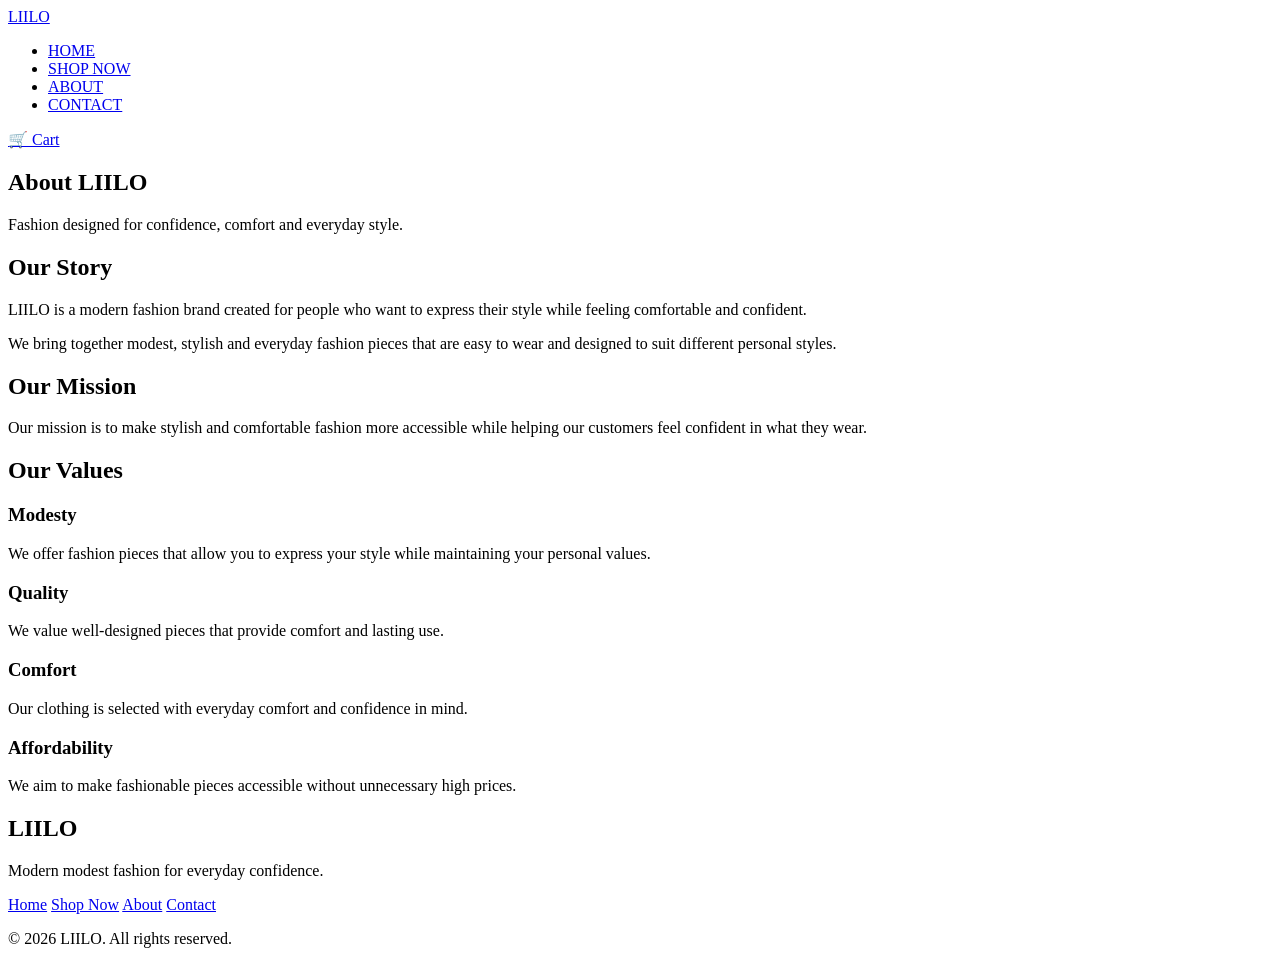
==== about.html @ 3f9d0edb "add a contact and about page" ====
<!DOCTYPE html>
<html lang="en">

<head>
    <meta charset="UTF-8">
    <meta name="viewport" content="width=device-width, initial-scale=1.0">

    <title>LIILO | About Us</title>

    <link rel="stylesheet" href="style.css">
</head>

<body>
    
    <header>
        <nav>
            <a href="index.html" class="logo">LIILO</a>

            <ul>
                <li><a href="index.html">HOME</a></li>
                <li><a href="products.html">SHOP NOW</a></li>
                <li><a href="about.html">ABOUT</a></li>
                <li><a href="contact.html">CONTACT</a></li>
            </ul>

            <a href="cart.html">🛒 Cart</a>
        </nav>
    </header>


    <main>

        <section class="about-hero">
            <h1>About LIILO</h1>

            <p>
                Fashion designed for confidence, comfort and everyday style.
            </p>
        </section>

        <section class="our-story">
            <h2>Our Story</h2>

            <p>
                LIILO is a modern fashion brand created for people who want
                to express their style while feeling comfortable and confident.
            </p>

            <p>
                We bring together modest, stylish and everyday fashion pieces
                that are easy to wear and designed to suit different personal
                styles.
            </p>
        </section>

        <section class="our-mission">
            <h2>Our Mission</h2>

            <p>
                Our mission is to make stylish and comfortable fashion more
                accessible while helping our customers feel confident in
                what they wear.
            </p>
        </section>

        <section class="our-values">

            <h2>Our Values</h2>

            <div class="values">

                <article>
                    <h3>Modesty</h3>
                    <p>
                        We offer fashion pieces that allow you to express
                        your style while maintaining your personal values.
                    </p>
                </article>

                <article>
                    <h3>Quality</h3>
                    <p>
                        We value well-designed pieces that provide comfort
                        and lasting use.
                    </p>
                </article>

                <article>
                    <h3>Comfort</h3>
                    <p>
                        Our clothing is selected with everyday comfort
                        and confidence in mind.
                    </p>
                </article>

                <article>
                    <h3>Affordability</h3>
                    <p>
                        We aim to make fashionable pieces accessible
                        without unnecessary high prices.
                    </p>
                </article>

            </div>

        </section>

    </main>

    <footer>

        <h2>LIILO</h2>

        <p>Modern modest fashion for everyday confidence.</p>

        <div class="footer-links">
            <a href="index.html">Home</a>
            <a href="products.html">Shop Now</a>
            <a href="about.html">About</a>
            <a href="contact.html">Contact</a>
        </div>

        <p>&copy; 2026 LIILO. All rights reserved.</p>

    </footer>

</body>
</html>
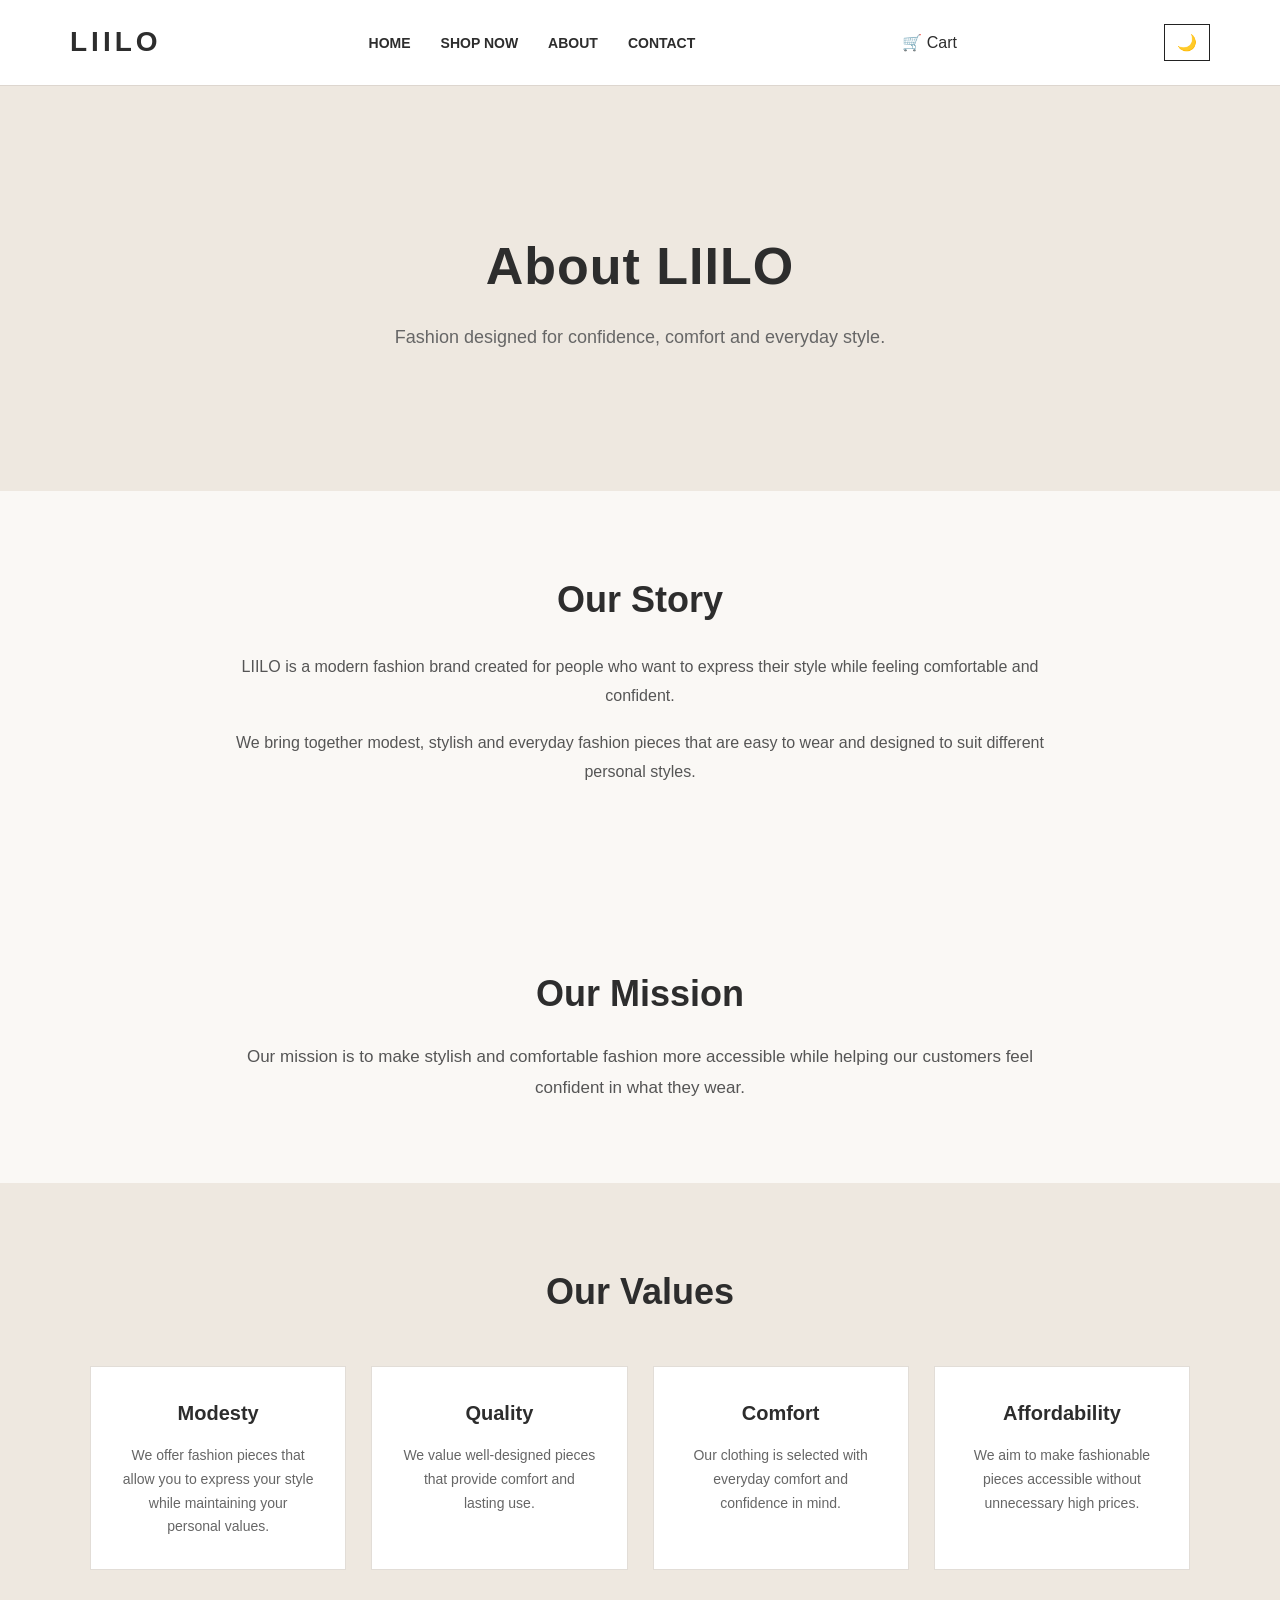
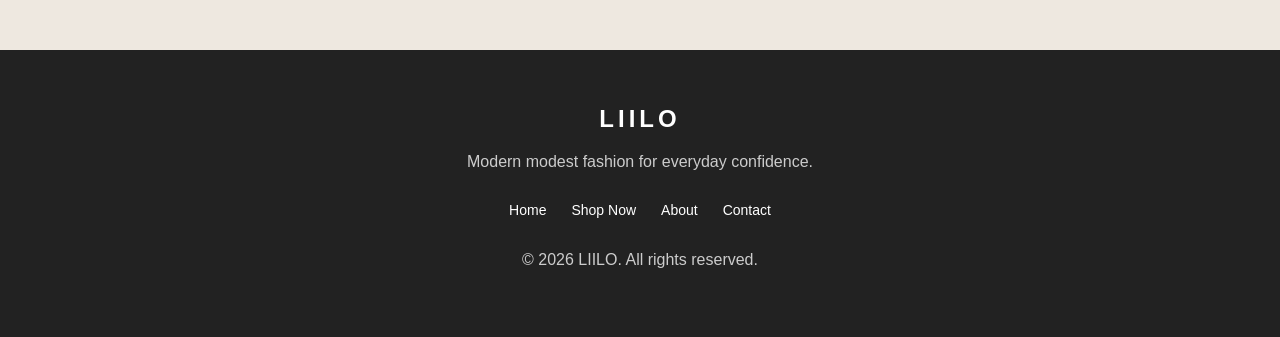
==== commit 4fdc07db: "add a darkmode structure" ====
--- a/about.html
+++ b/about.html
@@ -24,6 +24,7 @@
             </ul>
 
             <a href="cart.html">🛒 Cart</a>
+                <button id="dark-mode-toggle">🌙</button>
         </nav>
     </header>
 
--- a/style.css
+++ b/style.css
@@ -0,0 +1,1354 @@
+/* =========================
+   HOME PAGE
+========================= */* {
+    margin: 0;
+    padding: 0;
+    box-sizing: border-box;
+}
+
+body {
+    font-family: Arial, sans-serif;
+    background-color: rgb(250, 248, 245);
+    color: rgb(45, 45, 45);
+    line-height: 1.6;
+}
+
+a {
+    text-decoration: none;
+    color: inherit;
+}
+
+img {
+    max-width: 100%;
+    display: block;
+}
+
+header {
+    background-color: rgb(255, 255, 255);
+    border-bottom: 1px solid rgb(221, 214, 207);
+
+    position: sticky;
+    top: 0;
+    z-index: 1000;
+}
+
+nav {
+    max-width: 1200px;
+    margin: 0 auto;
+    padding: 20px 30px;
+
+    display: flex;
+    align-items: center;
+    justify-content: space-between;
+}
+
+.logo {
+    font-size: 28px;
+    font-weight: bold;
+    letter-spacing: 4px;
+}
+
+nav ul {
+    list-style: none;
+
+    display: flex;
+    gap: 30px;
+}
+
+nav ul a {
+    font-size: 14px;
+    font-weight: bold;
+
+    transition: 0.3s;
+}
+
+nav ul a:hover {
+    color: rgb(139, 111, 90);
+}
+
+
+.hero {
+    min-height: 75vh;
+
+    display: flex;
+    align-items: center;
+    justify-content: center;
+
+    text-align: center;
+
+    background-image:
+        linear-gradient(
+            rgba(0, 0, 0, 0.40),
+            rgba(0, 0, 0, 0.40)
+        ),
+        url("bgc.png");
+
+    background-size: cover;
+    background-position: center;
+}
+
+.hero-content {
+    max-width: 700px;
+    padding: 30px;
+
+    color: rgb(255, 255, 255);
+}
+
+.hero h1 {
+    font-size: 60px;
+    margin-bottom: 20px;
+}
+
+.hero p {
+    font-size: 18px;
+    margin-bottom: 30px;
+}
+
+
+.shop-button {
+    display: inline-block;
+
+    background-color: rgb(255, 255, 255);
+    color: rgb(34, 34, 34);
+
+    padding: 14px 32px;
+
+    font-weight: bold;
+    letter-spacing: 1px;
+
+    transition: 0.3s;
+}
+
+.shop-button:hover {
+    background-color: rgb(34, 34, 34);
+    color: rgb(255, 255, 255);
+}
+
+
+.section-heading {
+    text-align: center;
+    margin-bottom: 45px;
+}
+
+.section-heading h2 {
+    font-size: 36px;
+    margin-bottom: 10px;
+}
+
+.section-heading p {
+    color: rgb(119, 119, 119);
+}
+
+.featured-section {
+    max-width: 1200px;
+    margin: 0 auto;
+
+    padding: 90px 30px;
+}
+
+.product-grid {
+    display: grid;
+
+    grid-template-columns: repeat(3, 1fr);
+
+    gap: 30px;
+}
+
+
+.product-card {
+    background-color: rgb(255, 255, 255);
+
+    padding: 20px;
+
+    border: 1px solid rgb(226, 221, 215);
+
+    transition: 0.3s;
+}
+
+.product-card:hover {
+    transform: translateY(-8px);
+
+    box-shadow: 0 10px 25px rgba(0, 0, 0, 0.1);
+}
+
+.product-card img {
+    width: 100%;
+    height: 350px;
+
+    object-fit: cover;
+
+    margin-bottom: 20px;
+}
+
+
+.product-card h3 {
+    font-size: 18px;
+    margin-bottom: 10px;
+}
+
+
+.price {
+    font-size: 16px;
+    font-weight: bold;
+
+    margin-bottom: 15px;
+}
+
+
+.product-card > a {
+    display: inline-block;
+
+    border: 1px solid rgb(34, 34, 34);
+
+    padding: 10px 18px;
+
+    font-size: 14px;
+
+    transition: 0.3s;
+}
+
+.product-card > a:hover {
+    background-color: rgb(34, 34, 34);
+    color: rgb(255, 255, 255);
+}
+
+.why-liilo {
+    background-color: rgb(238, 232, 224);
+
+    padding: 90px 30px;
+}
+
+.features {
+    max-width: 1100px;
+    margin: 0 auto;
+
+    display: grid;
+
+    grid-template-columns: repeat(4, 1fr);
+
+    gap: 25px;
+}
+
+.features > div {
+    background-color: rgb(255, 255, 255);
+
+    padding: 30px;
+
+    text-align: center;
+
+    border: 1px solid rgb(226, 221, 215);
+}
+
+.features h3 {
+    margin-bottom: 15px;
+}
+
+.features p {
+    color: rgb(102, 102, 102);
+    font-size: 14px;
+}
+
+
+footer {
+    background-color: rgb(34, 34, 34);
+
+    color: rgb(255, 255, 255);
+
+    text-align: center;
+
+    padding: 50px 30px;
+}
+
+footer h2 {
+    letter-spacing: 4px;
+
+    margin-bottom: 10px;
+}
+
+footer p {
+    color: rgb(204, 204, 204);
+
+    margin-bottom: 15px;
+}
+
+.footer-links {
+    display: flex;
+
+    justify-content: center;
+
+    gap: 25px;
+
+    margin: 25px 0;
+}
+
+.footer-links a {
+    font-size: 14px;
+
+    transition: 0.3s;
+}
+
+.footer-links a:hover {
+    color: rgb(200, 169, 139);
+}
+
+
+@media (max-width: 768px) {
+
+    nav {
+        flex-direction: column;
+        gap: 20px;
+    }
+
+    nav ul {
+        gap: 15px;
+
+        flex-wrap: wrap;
+        justify-content: center;
+    }
+
+    .hero {
+        min-height: 65vh;
+    }
+
+    .hero h1 {
+        font-size: 42px;
+    }
+
+    .hero p {
+        font-size: 16px;
+    }
+
+    .product-grid {
+        grid-template-columns: 1fr;
+    }
+
+    .features {
+        grid-template-columns: 1fr;
+    }
+
+    .product-card img {
+        height: 300px;
+    }
+}
+/* =========================
+   PRODUCTS PAGE
+========================= */
+
+main > .section-heading {
+    max-width: 1200px;
+    margin: 0 auto;
+
+    padding: 70px 30px 30px;
+}
+
+main > .section-heading h1 {
+    font-size: 42px;
+    margin-bottom: 10px;
+}
+
+
+.product-controls {
+    max-width: 1200px;
+    margin: 0 auto;
+
+    padding: 20px 30px 50px;
+
+    display: flex;
+    align-items: center;
+    justify-content: flex-end;
+
+    gap: 12px;
+}
+
+.product-controls label {
+    font-size: 14px;
+    font-weight: bold;
+}
+
+.product-controls select {
+    padding: 10px 14px;
+
+    border: 1px solid rgb(221, 214, 207);
+
+    background-color: rgb(255, 255, 255);
+
+    color: rgb(45, 45, 45);
+
+    font-size: 14px;
+
+    cursor: pointer;
+}
+
+.product-controls select:focus {
+    outline: 2px solid rgb(139, 111, 90);
+}
+
+
+.category-section {
+    max-width: 1200px;
+    margin: 0 auto;
+
+    padding: 40px 30px 80px;
+}
+
+.category-section h2 {
+    font-size: 28px;
+
+    margin-bottom: 30px;
+
+    padding-bottom: 10px;
+
+    border-bottom: 2px solid rgb(221, 214, 207);
+}
+
+
+.category-section .product-grid {
+    display: grid;
+
+    grid-template-columns: repeat(4, 1fr);
+
+    gap: 25px;
+}
+
+
+.category-section .product-card {
+    background-color: rgb(255, 255, 255);
+
+    border: 1px solid rgb(226, 221, 215);
+
+    padding: 15px;
+
+    transition: 0.3s;
+}
+
+.category-section .product-card:hover {
+    transform: translateY(-8px);
+
+    box-shadow: 0 10px 25px rgba(0, 0, 0, 0.10);
+}
+
+.category-section .product-card img {
+    width: 100%;
+
+    height: 300px;
+
+    object-fit: cover;
+
+    margin-bottom: 18px;
+}
+
+.product-info h3 {
+    font-size: 17px;
+
+    margin-bottom: 8px;
+
+    min-height: 52px;
+}
+
+.product-info .price {
+    font-size: 16px;
+
+    font-weight: bold;
+
+    margin-bottom: 8px;
+}
+
+
+.rating {
+    color: rgb(139, 111, 90);
+
+    font-size: 16px;
+
+    letter-spacing: 2px;
+
+    margin-bottom: 15px;
+}
+
+
+.product-card button {
+    width: 100%;
+
+    padding: 11px 15px;
+
+    border: 1px solid rgb(34, 34, 34);
+
+    background-color: rgb(34, 34, 34);
+
+    color: rgb(255, 255, 255);
+
+    font-size: 14px;
+
+    font-weight: bold;
+
+    cursor: pointer;
+
+    transition: 0.3s;
+}
+
+.product-card button:hover {
+    background-color: rgb(255, 255, 255);
+
+    color: rgb(34, 34, 34);
+}
+
+@media (max-width: 900px) {
+
+    .category-section .product-grid {
+        grid-template-columns: repeat(2, 1fr);
+    }
+
+    .product-controls {
+        justify-content: center;
+
+        flex-wrap: wrap;
+    }
+}
+
+
+@media (max-width: 600px) {
+
+    main > .section-heading {
+        padding: 50px 20px 20px;
+    }
+
+    main > .section-heading h1 {
+        font-size: 32px;
+    }
+
+    .product-controls {
+        padding: 20px;
+
+        flex-direction: column;
+
+        align-items: stretch;
+    }
+
+    .product-controls select {
+        width: 100%;
+    }
+
+    .category-section {
+        padding: 30px 20px 60px;
+    }
+
+    .category-section h2 {
+        font-size: 24px;
+    }
+
+    .category-section .product-grid {
+        grid-template-columns: 1fr;
+    }
+
+    .category-section .product-card img {
+        height: 350px;
+    }
+}
+
+/* =========================
+   ABOUT PAGE
+========================= */
+
+
+.about-hero {
+    min-height: 45vh;
+
+    display: flex;
+    flex-direction: column;
+
+    align-items: center;
+    justify-content: center;
+
+    text-align: center;
+
+    padding: 60px 30px;
+
+    background-color: rgb(238, 232, 224);
+}
+
+.about-hero h1 {
+    font-size: 52px;
+
+    margin-bottom: 15px;
+
+    letter-spacing: 1px;
+}
+
+.about-hero p {
+    font-size: 18px;
+
+    color: rgb(102, 102, 102);
+
+    max-width: 650px;
+}
+
+
+.our-story {
+    max-width: 900px;
+
+    margin: 0 auto;
+
+    padding: 80px 30px;
+
+    text-align: center;
+}
+
+.our-story h2 {
+    font-size: 36px;
+
+    margin-bottom: 25px;
+}
+
+.our-story p {
+    color: rgb(85, 85, 85);
+
+    font-size: 16px;
+
+    margin-bottom: 18px;
+
+    line-height: 1.8;
+}
+
+.our-mission {
+    background-color: rgb(250, 248, 245);
+
+    padding: 80px 30px;
+
+    text-align: center;
+}
+
+.our-mission h2 {
+    font-size: 36px;
+
+    margin-bottom: 20px;
+}
+
+.our-mission p {
+    max-width: 800px;
+
+    margin: 0 auto;
+
+    color: rgb(85, 85, 85);
+
+    font-size: 17px;
+
+    line-height: 1.8;
+}
+
+
+.our-values {
+    background-color: rgb(238, 232, 224);
+
+    padding: 80px 30px;
+}
+
+.our-values > h2 {
+    text-align: center;
+
+    font-size: 36px;
+
+    margin-bottom: 45px;
+}
+
+
+.values {
+    max-width: 1100px;
+
+    margin: 0 auto;
+
+    display: grid;
+
+    grid-template-columns: repeat(4, 1fr);
+
+    gap: 25px;
+}
+
+
+.values article {
+    background-color: rgb(255, 255, 255);
+
+    padding: 30px;
+
+    text-align: center;
+
+    border: 1px solid rgb(226, 221, 215);
+
+    transition: 0.3s;
+}
+
+.values article:hover {
+    transform: translateY(-6px);
+
+    box-shadow: 0 10px 25px rgba(0, 0, 0, 0.10);
+}
+
+.values h3 {
+    font-size: 20px;
+
+    margin-bottom: 15px;
+}
+
+.values p {
+    color: rgb(102, 102, 102);
+
+    font-size: 14px;
+
+    line-height: 1.7;
+}
+
+
+@media (max-width: 900px) {
+
+    .values {
+        grid-template-columns: repeat(2, 1fr);
+    }
+
+}
+
+
+@media (max-width: 600px) {
+
+    .about-hero {
+        min-height: 40vh;
+
+        padding: 50px 20px;
+    }
+
+    .about-hero h1 {
+        font-size: 38px;
+    }
+
+    .about-hero p {
+        font-size: 16px;
+    }
+
+    .our-story {
+        padding: 60px 20px;
+    }
+
+    .our-story h2,
+    .our-mission h2,
+    .our-values > h2 {
+        font-size: 30px;
+    }
+
+    .our-mission {
+        padding: 60px 20px;
+    }
+
+    .our-values {
+        padding: 60px 20px;
+    }
+
+    .values {
+        grid-template-columns: 1fr;
+    }
+
+}
+
+/* =========================
+   CONTACT PAGE
+========================= */
+
+.contact-hero {
+    min-height: 45vh;
+
+    display: flex;
+    flex-direction: column;
+
+    align-items: center;
+    justify-content: center;
+
+    text-align: center;
+
+    padding: 60px 30px;
+
+    background-color: rgb(238, 232, 224);
+}
+
+.contact-hero h1 {
+    font-size: 52px;
+
+    margin-bottom: 15px;
+}
+
+.contact-hero p {
+    max-width: 650px;
+
+    font-size: 18px;
+
+    color: rgb(102, 102, 102);
+}
+
+
+.contact-info {
+    max-width: 1100px;
+
+    margin: 0 auto;
+
+    padding: 80px 30px;
+}
+
+.contact-info h2 {
+    text-align: center;
+
+    font-size: 36px;
+
+    margin-bottom: 45px;
+}
+
+
+
+.contact-details {
+    display: grid;
+
+    grid-template-columns: repeat(3, 1fr);
+
+    gap: 25px;
+}
+
+.contact-details > div {
+    background-color: rgb(255, 255, 255);
+
+    padding: 30px;
+
+    text-align: center;
+
+    border: 1px solid rgb(226, 221, 215);
+
+    transition: 0.3s;
+}
+
+.contact-details > div:hover {
+    transform: translateY(-6px);
+
+    box-shadow: 0 10px 25px rgba(0, 0, 0, 0.10);
+}
+
+.contact-details h3 {
+    font-size: 20px;
+
+    margin-bottom: 10px;
+}
+
+.contact-details p {
+    color: rgb(102, 102, 102);
+
+    font-size: 15px;
+}
+
+
+.contact-form-section {
+    background-color: rgb(238, 232, 224);
+
+    padding: 80px 30px;
+}
+
+.contact-form-section h2 {
+    text-align: center;
+
+    font-size: 36px;
+
+    margin-bottom: 40px;
+}
+
+
+.contact-form-section form {
+    max-width: 700px;
+
+    margin: 0 auto;
+
+    background-color: rgb(255, 255, 255);
+
+    padding: 40px;
+
+    border: 1px solid rgb(226, 221, 215);
+}
+
+
+.contact-form-section form > div {
+    margin-bottom: 22px;
+}
+
+.contact-form-section label {
+    display: block;
+
+    font-size: 14px;
+
+    font-weight: bold;
+
+    margin-bottom: 8px;
+}
+
+
+.contact-form-section input,
+.contact-form-section textarea {
+    width: 100%;
+
+    padding: 12px 14px;
+
+    border: 1px solid rgb(210, 204, 198);
+
+    background-color: rgb(250, 248, 245);
+
+    color: rgb(45, 45, 45);
+
+    font-family: Arial, sans-serif;
+
+    font-size: 14px;
+
+    outline: none;
+
+    transition: 0.3s;
+}
+
+
+
+.contact-form-section input:focus,
+.contact-form-section textarea:focus {
+    border-color: rgb(139, 111, 90);
+
+    background-color: rgb(255, 255, 255);
+}
+
+
+
+.contact-form-section textarea {
+    resize: vertical;
+
+    min-height: 150px;
+}
+
+
+.contact-form-section button {
+    width: 100%;
+
+    padding: 14px 20px;
+
+    border: 1px solid rgb(34, 34, 34);
+
+    background-color: rgb(34, 34, 34);
+
+    color: rgb(255, 255, 255);
+
+    font-size: 14px;
+
+    font-weight: bold;
+
+    letter-spacing: 1px;
+
+    cursor: pointer;
+
+    transition: 0.3s;
+}
+
+.contact-form-section button:hover {
+    background-color: rgb(255, 255, 255);
+
+    color: rgb(34, 34, 34);
+}
+
+
+@media (max-width: 800px) {
+
+    .contact-details {
+        grid-template-columns: 1fr;
+    }
+
+}
+
+
+@media (max-width: 600px) {
+
+    .contact-hero {
+        min-height: 40vh;
+
+        padding: 50px 20px;
+    }
+
+    .contact-hero h1 {
+        font-size: 38px;
+    }
+
+    .contact-hero p {
+        font-size: 16px;
+    }
+
+    .contact-info {
+        padding: 60px 20px;
+    }
+
+    .contact-info h2,
+    .contact-form-section h2 {
+        font-size: 30px;
+    }
+
+    .contact-form-section {
+        padding: 60px 20px;
+    }
+
+    .contact-form-section form {
+        padding: 25px;
+    }
+
+}
+
+/* =========================================
+   CART PAGE
+========================================= */
+
+.cart-heading {
+    text-align: center;
+    padding: 70px 30px 40px;
+    background-color: rgb(238, 232, 224);
+}
+
+.cart-heading h1 {
+    font-size: 42px;
+    margin-bottom: 10px;
+}
+
+.cart-heading p {
+    color: rgb(102, 102, 102);
+    font-size: 16px;
+}
+
+
+
+.cart-section {
+    max-width: 1100px;
+    margin: 0 auto;
+    padding: 70px 30px;
+    display: grid;
+    grid-template-columns: 1fr 350px;
+    gap: 30px;
+}
+
+
+
+.cart-item {
+    display: grid;
+    grid-template-columns: 150px 1fr auto;
+    align-items: center;
+    gap: 25px;
+
+    background-color: rgb(255, 255, 255);
+    border: 1px solid rgb(226, 221, 215);
+    padding: 20px;
+
+    transition: 0.3s;
+}
+
+.cart-item:hover {
+    box-shadow: 0 8px 20px rgba(0, 0, 0, 0.08);
+}
+
+.cart-item img {
+    width: 150px;
+    height: 180px;
+    object-fit: cover;
+}
+
+.cart-item-info h2 {
+    font-size: 18px;
+    margin-bottom: 10px;
+}
+
+.cart-item-info .price {
+    font-size: 16px;
+    font-weight: bold;
+    margin-bottom: 15px;
+}
+
+.cart-item-info label {
+    font-size: 14px;
+    font-weight: bold;
+    margin-right: 8px;
+}
+
+.cart-item-info input {
+    width: 65px;
+    padding: 8px;
+    border: 1px solid rgb(210, 204, 198);
+    background-color: rgb(250, 248, 245);
+}
+
+
+
+.cart-item > button {
+    border: 1px solid rgb(34, 34, 34);
+    background-color: rgb(255, 255, 255);
+    color: rgb(34, 34, 34);
+
+    padding: 10px 15px;
+
+    font-size: 13px;
+    font-weight: bold;
+
+    cursor: pointer;
+    transition: 0.3s;
+}
+
+.cart-item > button:hover {
+    background-color: rgb(34, 34, 34);
+    color: rgb(255, 255, 255);
+}
+
+
+
+.cart-summary {
+    background-color: rgb(238, 232, 224);
+    padding: 30px;
+    height: fit-content;
+
+    border: 1px solid rgb(226, 221, 215);
+}
+
+.cart-summary h2 {
+    font-size: 24px;
+    margin-bottom: 25px;
+}
+
+.cart-summary p {
+    display: flex;
+    justify-content: space-between;
+
+    margin-bottom: 15px;
+    color: rgb(85, 85, 85);
+}
+
+.cart-summary strong {
+    color: rgb(34, 34, 34);
+}
+
+.cart-summary hr {
+    border: none;
+    border-top: 1px solid rgb(210, 204, 198);
+    margin: 20px 0;
+}
+
+.cart-summary p:last-of-type {
+    font-size: 18px;
+    font-weight: bold;
+}
+
+.cart-summary p:last-of-type strong {
+    font-size: 20px;
+}
+
+
+
+.cart-summary button {
+    width: 100%;
+    padding: 14px 20px;
+
+    border: 1px solid rgb(34, 34, 34);
+    background-color: rgb(34, 34, 34);
+    color: rgb(255, 255, 255);
+
+    font-size: 14px;
+    font-weight: bold;
+    letter-spacing: 1px;
+
+    cursor: pointer;
+    transition: 0.3s;
+}
+
+.cart-summary button:hover {
+    background-color: rgb(255, 255, 255);
+    color: rgb(34, 34, 34);
+}
+
+
+
+.continue-shopping {
+    max-width: 1100px;
+    margin: 0 auto;
+    padding: 0 30px 70px;
+}
+
+.continue-shopping a {
+    display: inline-block;
+
+    border: 1px solid rgb(34, 34, 34);
+    padding: 12px 20px;
+
+    font-size: 14px;
+    font-weight: bold;
+
+    transition: 0.3s;
+}
+
+.continue-shopping a:hover {
+    background-color: rgb(34, 34, 34);
+    color: rgb(255, 255, 255);
+}
+
+
+
+@media (max-width: 900px) {
+
+    .cart-section {
+        grid-template-columns: 1fr;
+    }
+
+    .cart-summary {
+        width: 100%;
+    }
+}
+
+
+@media (max-width: 600px) {
+
+    .cart-heading {
+        padding: 50px 20px 30px;
+    }
+
+    .cart-heading h1 {
+        font-size: 32px;
+    }
+
+    .cart-heading p {
+        font-size: 15px;
+    }
+
+    .cart-section {
+        padding: 50px 20px;
+    }
+
+    .cart-item {
+        grid-template-columns: 1fr;
+        text-align: center;
+        gap: 15px;
+    }
+
+    .cart-item img {
+        width: 100%;
+        height: 300px;
+    }
+
+    .cart-item-info input {
+        margin-top: 8px;
+    }
+
+    .cart-item > button {
+        width: 100%;
+    }
+
+    .cart-summary {
+        padding: 25px;
+    }
+
+    .continue-shopping {
+        padding: 0 20px 50px;
+    }
+}
+
+/* =========================================
+   DARK MODE
+========================================= */
+
+body.dark-mode {
+    background-color: rgb(30, 30, 30);
+    color: rgb(245, 245, 245);
+}
+
+
+
+body.dark-mode header {
+    background-color: rgb(25, 25, 25);
+    border-bottom: 1px solid rgb(60, 60, 60);
+}
+
+body.dark-mode nav ul a {
+    color: rgb(245, 245, 245);
+}
+
+body.dark-mode nav ul a:hover {
+    color: rgb(200, 169, 139);
+}
+
+
+
+body.dark-mode .hero {
+    background-image:
+        linear-gradient(
+            rgba(0, 0, 0, 0.60),
+            rgba(0, 0, 0, 0.60)
+        ),
+        url("bgc.png");
+}
+
+
+
+
+body.dark-mode .featured-section,
+body.dark-mode .our-story,
+body.dark-mode .our-mission,
+body.dark-mode .contact-info,
+body.dark-mode .cart-section {
+    background-color: rgb(30, 30, 30);
+}
+
+
+
+body.dark-mode .why-liilo,
+body.dark-mode .about-hero,
+body.dark-mode .our-values,
+body.dark-mode .contact-hero,
+body.dark-mode .contact-form-section,
+body.dark-mode .cart-heading,
+body.dark-mode .cart-summary {
+    background-color: rgb(45, 45, 45);
+}
+
+
+body.dark-mode .product-card,
+body.dark-mode .values article,
+body.dark-mode .contact-details > div,
+body.dark-mode .contact-form-section form,
+body.dark-mode .cart-item {
+    background-color: rgb(40, 40, 40);
+    border-color: rgb(70, 70, 70);
+}
+
+
+body.dark-mode .section-heading p,
+body.dark-mode .features p,
+body.dark-mode .values p,
+body.dark-mode .contact-details p,
+body.dark-mode .contact-hero p,
+body.dark-mode .about-hero p {
+    color: rgb(190, 190, 190);
+}
+
+
+
+
+body.dark-mode .contact-form-section input,
+body.dark-mode .contact-form-section textarea,
+body.dark-mode .cart-item-info input {
+    background-color: rgb(50, 50, 50);
+    color: rgb(245, 245, 245);
+    border-color: rgb(80, 80, 80);
+}
+
+
+
+
+#dark-mode-toggle {
+    border: 1px solid rgb(34, 34, 34);
+    background-color: rgb(255, 255, 255);
+    color: rgb(34, 34, 34);
+
+    padding: 8px 12px;
+    cursor: pointer;
+
+    font-size: 16px;
+
+    transition: 0.3s;
+}
+
+#dark-mode-toggle:hover {
+    background-color: rgb(34, 34, 34);
+    color: rgb(255, 255, 255);
+}
